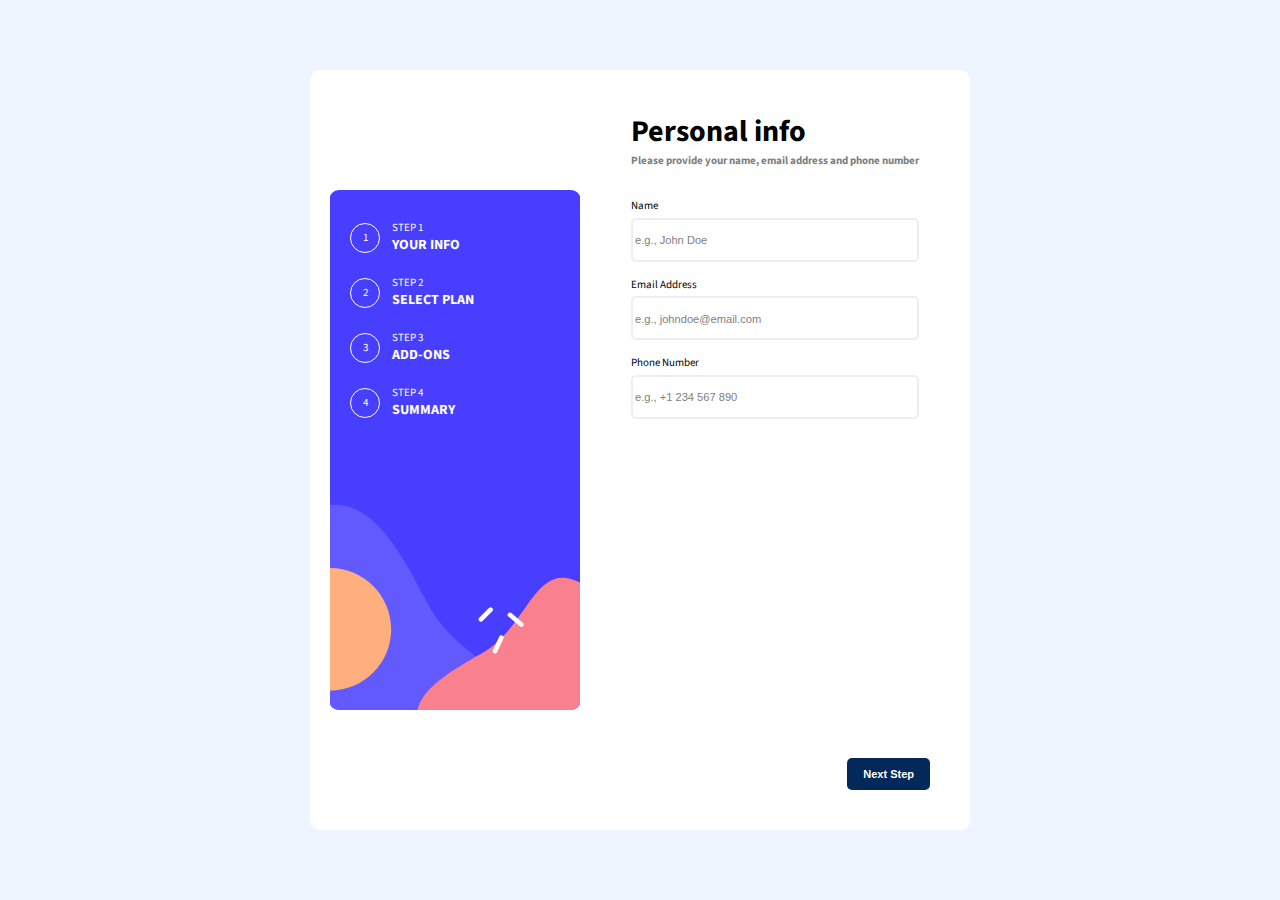
==== step-1.html @ 91ecdf39 "project set up and elements for step-2; select plan completed" ====
<!DOCTYPE html>
<html lang="en">
  <head>
    <meta charset="UTF-8" />
    <meta name="viewport" content="width=device-width, initial-scale=1.0" />
    <title>Multi Step Form</title>
    <link rel="stylesheet" href="styles.css" />
    <link
      href="https://fonts.googleapis.com/css2?family=Source+Sans+3:wght@300;400;700&display=swap"
      rel="stylesheet"
    />
  </head>
  <body>
    <!-- <div class="main-container"> -->
    <div class="main-container1">
      <ul class="side-bar">
        <div>
          <p class="p-tag-1">1</p>
          <div class="step-1">
            <p>STEP 1 <span>YOUR INFO</span></p>
          </div>
        </div>
        <div>
          <p class="p-tag-1">2</p>
          <div class="step-2">
            <p>STEP 2 <span>SELECT PLAN</span></p>
          </div>
        </div>
        <div>
          <p class="p-tag-1">3</p>
          <div class="step-3">
            <p>STEP 3 <span>ADD-ONS</span></p>
          </div>
        </div>
        <div>
          <p class="p-tag-1">4</p>
          <div class="step">
            <p>STEP 4 <span>SUMMARY</span></p>
          </div>
        </div>
      </ul>
      <div class="right-container">
        <div class="personal-info">
          <div>
            <h4>Personal info <span>Please provide your name, email address and phone number</span></h4>
          
          </div>
          <div class="input-container">
            <div class="name">
              <p>Name</p>
              <input type="text" placeholder="e.g., John Doe"/>
            </div>
            <div class="email">
              <p>Email Address</p>
              <input type="email" placeholder="e.g., johndoe@email.com"/>
            </div>
            <div class="phone-number">
              <p>Phone Number</p>
              <input type="number" placeholder="e.g., +1 234 567 890"/>
            </div>
          </div>
        </div>
        <button>Next Step</button>
      </div>
    </div>
    <!-- </div> -->
    <script src="main.js"></script>
  </body>
</html>
---- styles.css ----
@import url("https://fonts.googleapis.com/css2?family=Source+Sans+3:wght@300;400;700&display=swap");
* {
  padding: 0;
  margin: 0;
  box-sizing: border-box;
}

body {
  font-family: "Source Sans 3", sans-serif;
  background-color: rgb(238, 245, 255);
  display: flex;
  justify-content: center;
  align-items: center;
  height: 100vh; /* Full screen height */
}

.main-container1 {
  display: flex;
  justify-content: center; /* Centers children horizontally */
  align-items: center; /* Centers children vertically */
  gap: 20px; /* Space between sidebar and right-container */
  background-color: white; /* Just for visibility */
  padding: 20px;
  border-radius: 10px; /* Optional: Adds rounded corners */
  
}

.side-bar {
  background-image: url("./images/bg-sidebar-desktop.svg");
  background-size: cover;
  background-position: center;
  width: 250px; /* Adjust width as needed */
  height: 520px; /* Adjust height as needed */
  display: flex;
  flex-direction: column;
  color: white;
  padding: 20px;
}

.right-container {
  display: flex;
  flex-direction: column;
  align-items: center;
  justify-content: space-between;
  background-color: #fff; /* White background */
  padding: 20px;
  width: 350px; /* Adjust as needed */
  height: 80vh; /* Match sidebar height */
  border-radius: 10px; /* Optional */
  flex: 2;
  
  position: relative;
}

.side-bar ul {
  list-style: none;
  padding-top: -20px;
}

.side-bar > div {
  display: flex;
  align-items: center;
  flex-direction: row;
  padding: 10px 0;
  gap: 12px;
}

p {
  font-size: 11px;
  &:hover {
    cursor: pointer;
  }
}

p > span {
  font-size: 14px;
  font-weight: bold;
  display: block;
  &:hover {
    cursor: pointer;
  }
}

.side-bar .p-tag-1 {
  border-radius: 50%; /* Makes it a perfect circle */
  border: 1px solid white;
  width: 30px; /* Slightly increased size for better alignment */
  height: 30px;
  display: flex; /* Enables flexbox */
  justify-content: center; /* Centers content horizontally */
  align-items: center; /* Centers content vertically */
  text-align: center; /* Ensures text stays centered */
  &:hover {
    cursor: pointer;
  }
}

.right-container .personal-info {
  font-size: 30px;
}

.right-container .personal-info span {
  font-size: 11px;
  color: gray;
  display: block;
}
.right-container {
  font-size: 2px;
}

input::placeholder {
  color: gray;
  font-size: smaller;
}

.input-container {
  width: 100%;
  max-width: 300%;
  height: 50vh;
  margin-top: 30px;
}

.input-container input {
  border: 2px solid #eeedf1;
  border-radius: 5px;
  width: 100%;
  height: 30px;
  padding: 20px 2px;
  outline: none;
}

.input-container .name .email .phone-number p {
  color: #03295a;
  margin-bottom: 10px;
}
.input-container p {
  margin-top: 15px;
  
}

.right-container button {
  background-color: #03295a;
  color: #fff;
  font-size: 11px;
  font-weight: bold;
  border: none;
  /* width: 100px; */
  border-radius: 5px;
  padding: 10px 16px;
  margin-top: 20px;
  align-items: flex-end;
  justify-content: flex-end;
  position: absolute;
  bottom: 20px;
  right: 20px;
  &:hover {
    cursor: pointer;
  }
}
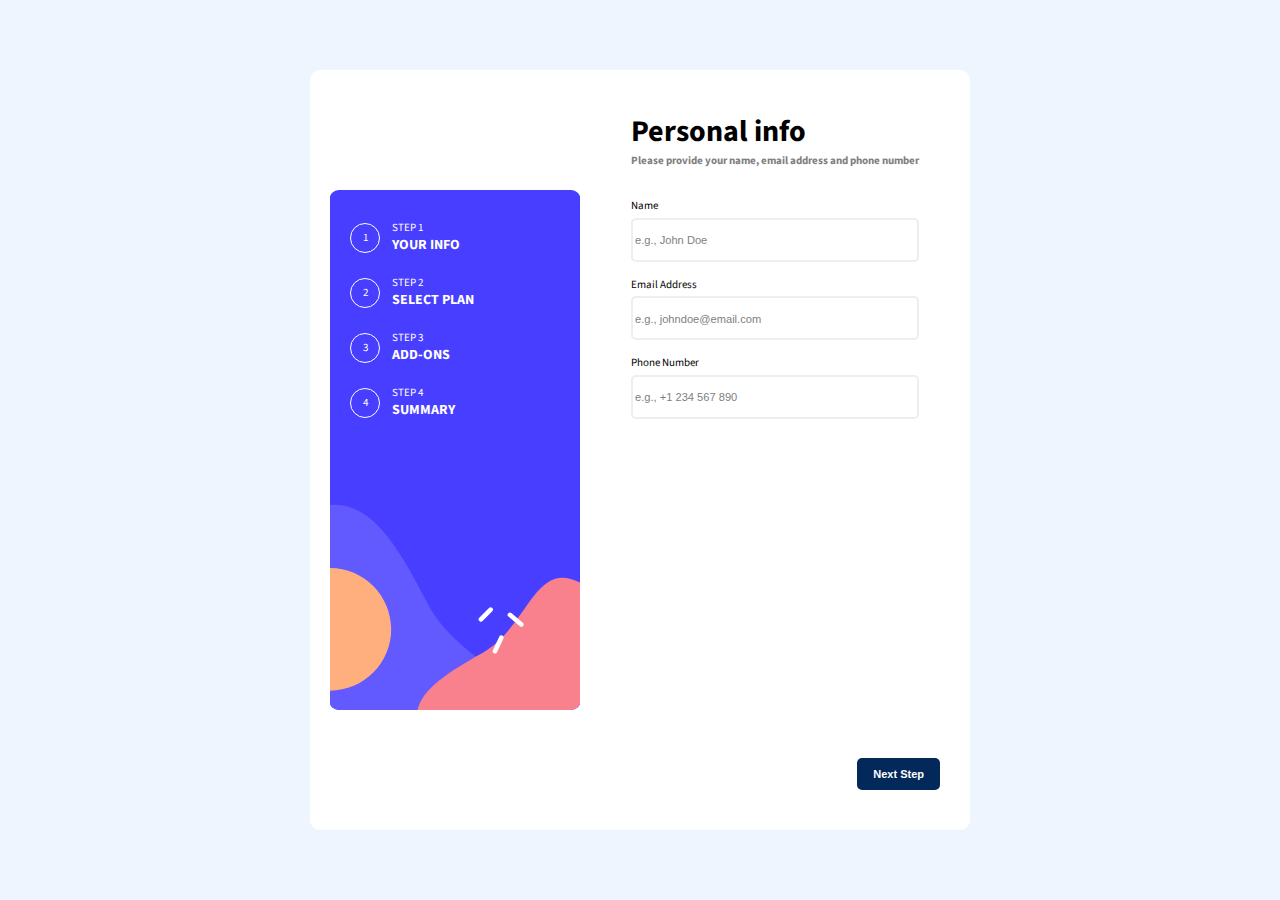
==== commit 4a96dd7f: "step 2 yearly plan completed" ====
--- a/step-1.html
+++ b/step-1.html
@@ -60,7 +60,7 @@
             </div>
           </div>
         </div>
-        <button>Next Step</button>
+        <button class="button">Next Step</button>
       </div>
     </div>
     <!-- </div> -->
--- a/styles.css
+++ b/styles.css
@@ -22,7 +22,6 @@
   background-color: white; /* Just for visibility */
   padding: 20px;
   border-radius: 10px; /* Optional: Adds rounded corners */
-  
 }
 
 .side-bar {
@@ -48,7 +47,6 @@
   height: 80vh; /* Match sidebar height */
   border-radius: 10px; /* Optional */
   flex: 2;
-  
   position: relative;
 }
 
@@ -133,27 +131,168 @@
   color: #03295a;
   margin-bottom: 10px;
 }
+
 .input-container p {
   margin-top: 15px;
-  
-}
-
-.right-container button {
+}
+
+.right-container .right-button {
+  color: black;
+  font-size: 11px;
+  font-weight: bold;
+  border: none;
+  border-radius: 5px;
+  padding: 10px 16px;
+  margin-top: 20px;
+  bottom: 20px;
+  right: 10px;
+  &:hover {
+    cursor: pointer;
+  }
+}
+
+
+.right-container .left-button {
   background-color: #03295a;
   color: #fff;
   font-size: 11px;
   font-weight: bold;
   border: none;
-  /* width: 100px; */
   border-radius: 5px;
   padding: 10px 16px;
   margin-top: 20px;
+  bottom: 20px;
+  right: 10px;
+  &:hover {
+    cursor: pointer;
+  }
+}
+.right-container .select-plan {
+  font-size: 30px;
+}
+.right-container .select-plan span {
+  font-size: 11px;
+  color: gray;
+  display: block;
+}
+.right-container .billing-plans {
+  display: flex;
+  flex-direction: row;
+  align-items: center;
+  justify-content: center;
+  margin-top: 50px;
+  width: 55vh;
+  gap: 15px;
+}
+
+.right-container .billing-plans .monthly-arcade {
+  border: 1.8px solid rgb(204, 204, 204);
+  border-radius: 5px;
+  padding: 15px 50px 5px 10px;
+}
+
+.right-container .billing-plans p {
+  margin-top: 30px;
+}
+
+.right-container .billing-plans .monthly-advanced {
+  border: 1.8px solid rgb(204, 204, 204);
+  border-radius: 5px;
+  padding: 15px 50px 5px 10px;
+}
+
+.right-container .billing-plans .monthly-pro {
+  border: 1.8px solid rgb(204, 204, 204);
+  border-radius: 5px;
+  padding: 15px 50px 5px 10px;
+}
+
+.right-container .buttons {
+  display: flex;
   align-items: flex-end;
-  justify-content: flex-end;
+  justify-content: space-evenly;
+  column-gap: 150px;
+}
+
+.right-container .button{
+ background-color: #03295a;
+  color: #fff;
+  font-size: 11px;
+  font-weight: bold;
+  border: none;
+  border-radius: 5px;
+  padding: 10px 16px;
+  margin-top: 20px;
+  bottom: 20px;
+  align-items: flex-end;
   position: absolute;
-  bottom: 20px;
-  right: 20px;
-  &:hover {
-    cursor: pointer;
-  }
-}
+  right: 10px;
+  &:hover {
+    cursor: pointer;
+  } 
+  
+  
+}
+
+.right-container .monthly-yearly-toggle {
+  display: flex;
+  align-items: center;
+  justify-content: space-around;
+  border: 1px solid rgb(204, 204, 204);
+  margin-top: 25px;
+  height: 40px;
+  background-color: #efefef;
+}
+
+.right-container .monthly-yearly-toggle .yearly {
+  padding-right: 80px;
+}
+
+.right-container .monthly-yearly-toggle .monthly {
+  padding-left: 80px;
+}
+
+.toggle {
+  position: relative;
+  display: inline-block;
+  width: 40px;
+  height: 18px;
+}
+
+.toggle input {
+  opacity: 0;
+  width: 0;
+  height: 0;
+}
+
+.slider {
+  position: absolute;
+  cursor: pointer;
+  top: 0;
+  left: 0;
+  right: 0;
+  bottom: 0;
+  background-color: #03295a;
+  transition: 0.4s;
+  border-radius: 20px;
+}
+
+.slider::before {
+  content: "";
+  position: absolute;
+  height: 12px;
+  width: 12px;
+  left: 4px;
+  bottom: 3px;
+  background-color: white;
+  transition: 0.4s;
+  border-radius: 50%;
+}
+
+input:checked + .slider {
+  background-color: #03295a;
+}
+
+input:checked + .slider::before {
+  transform: translateX(24px);
+}
